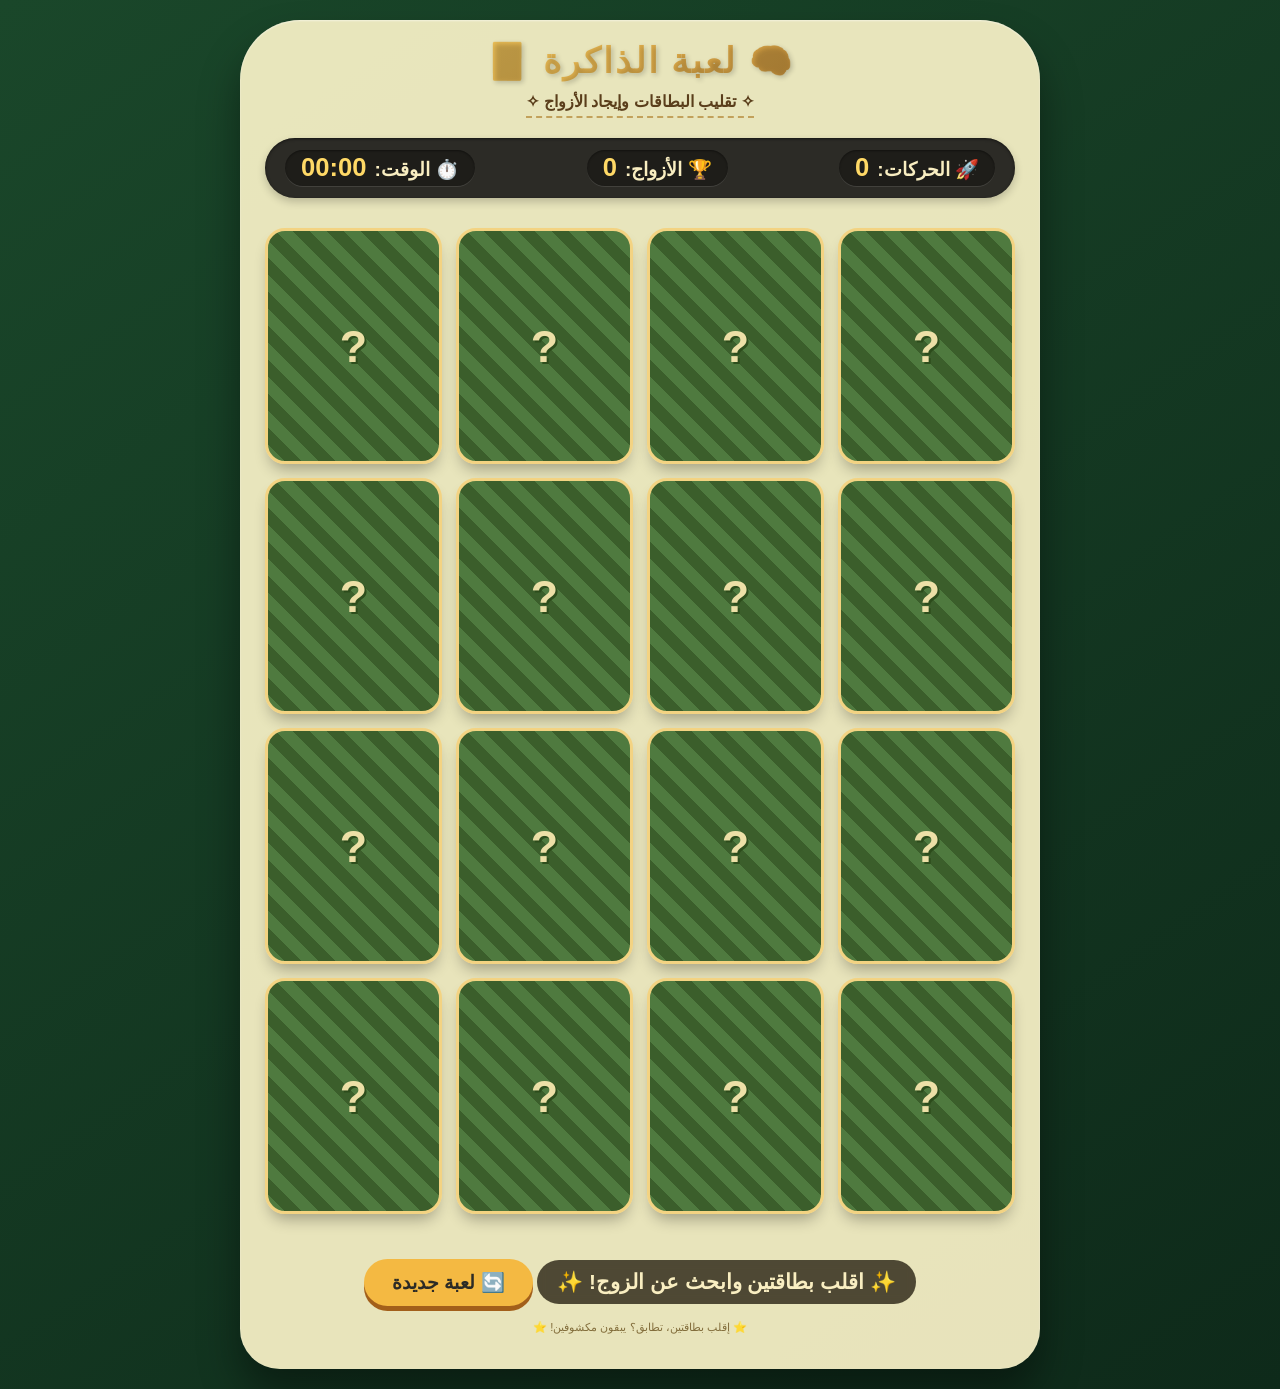
==== TP/index.html @ b2b58b31 "first commit" ====
<!DOCTYPE html>
<html lang="ar" dir="rtl">
<head>
    <meta charset="UTF-8">
    <meta name="viewport" content="width=device-width, initial-scale=1.0, user-scalable=no">
    <title>لعبة الذاكرة - Memory Game</title>
    <style>
        * {
            margin: 0;
            padding: 0;
            box-sizing: border-box;
            user-select: none;
        }

        body {
            min-height: 100vh;
            background: linear-gradient(145deg, #1a472a 0%, #0e2a1a 100%);
            font-family: 'Segoe UI', 'Tahoma', 'Cairo', sans-serif;
            display: flex;
            justify-content: center;
            align-items: center;
            padding: 20px;
        }

        /* حاوية اللعبة الرئيسية */
        .game-container {
            background: rgba(255, 248, 205, 0.9);
            border-radius: 60px 60px 40px 40px;
            box-shadow: 0 25px 40px rgba(0, 0, 0, 0.4), inset 0 1px 2px rgba(255, 255, 255, 0.5);
            padding: 20px 25px 35px;
            text-align: center;
            transition: all 0.2s ease;
            max-width: 800px;
            width: 100%;
        }

        h1 {
            font-size: 2.2rem;
            background: linear-gradient(135deg, #ffd966, #b87c2e);
            background-clip: text;
            -webkit-background-clip: text;
            color: transparent;
            text-shadow: 2px 2px 5px rgba(0,0,0,0.2);
            margin-bottom: 10px;
            letter-spacing: 2px;
        }

        .sub {
            color: #5a3e1b;
            font-weight: bold;
            margin-bottom: 20px;
            font-size: 1rem;
            border-bottom: 2px dashed #c2a15b;
            display: inline-block;
            padding-bottom: 5px;
        }

        /* لوحة الإحصائيات */
        .stats-panel {
            display: flex;
            justify-content: space-between;
            align-items: center;
            background: #2c2b26;
            padding: 12px 20px;
            border-radius: 100px;
            margin-bottom: 30px;
            color: #f9eec1;
            font-weight: bold;
            box-shadow: inset 0 1px 3px rgba(0,0,0,0.5), 0 4px 8px rgba(0,0,0,0.2);
        }

        .moves, .matches, .timer {
            background: #1e1d19;
            padding: 5px 16px;
            border-radius: 40px;
            font-size: 1.2rem;
            display: flex;
            gap: 8px;
            align-items: baseline;
            box-shadow: inset 0 1px 2px rgba(0,0,0,0.4), 0 1px 0 rgba(255,255,255,0.1);
        }

        .stats-panel span:first-child {
            font-size: 0.85rem;
            color: #e6c97e;
        }

        .stats-panel span:last-child {
            font-size: 1.6rem;
            font-weight: bold;
            color: #ffd966;
            line-height: 1;
        }

        /* شبكة البطاقات */
        .board {
            display: grid;
            grid-template-columns: repeat(4, 1fr);
            gap: 14px;
            justify-items: center;
            align-items: center;
            margin-bottom: 30px;
        }

        /* تصميم البطاقة */
        .card {
            background: transparent;
            perspective: 600px;
            width: 100%;
            aspect-ratio: 3 / 4;
            cursor: pointer;
        }

        .card-inner {
            position: relative;
            width: 100%;
            height: 100%;
            text-align: center;
            transition: transform 0.5s cubic-bezier(0.23, 1, 0.32, 1);
            transform-style: preserve-3d;
            border-radius: 20px;
            box-shadow: 0 10px 15px -5px rgba(0, 0, 0, 0.3);
        }

        .card.flipped .card-inner {
            transform: rotateY(180deg);
        }

        .card.matched .card-inner {
            transform: rotateY(180deg);
        }

        .card.matched {
            cursor: default;
            filter: drop-shadow(0 0 6px gold);
        }

        .card-front, .card-back {
            position: absolute;
            width: 100%;
            height: 100%;
            backface-visibility: hidden;
            border-radius: 20px;
            display: flex;
            align-items: center;
            justify-content: center;
            font-size: 3rem;
            font-weight: bold;
            box-sizing: border-box;
        }

        /* الوجه الخلفي (الظهر) */
        .card-back {
            background: repeating-linear-gradient(45deg, #4f7a3f, #4f7a3f 12px, #3b5e2b 12px, #3b5e2b 24px);
            border: 3px solid #f3d382;
            transform: rotateY(0deg);
            color: #ffecb3;
            font-size: 2.8rem;
        }

        .card-back::after {
            content: "?";
            opacity: 0.9;
            text-shadow: 2px 2px 0 #2b4a1a;
        }

        /* الوجه الأمامي (الصورة) */
        .card-front {
            background: #fffaf0;
            transform: rotateY(180deg);
            border: 3px solid #e7b42c;
            box-shadow: inset 0 0 0 2px white;
            color: #2c2b26;
        }

        /* رسالة النهاية */
        .message-area {
            margin-top: 15px;
            font-size: 1.3rem;
            font-weight: bold;
            background: #261f10c9;
            backdrop-filter: blur(5px);
            display: inline-block;
            width: auto;
            padding: 10px 20px;
            border-radius: 40px;
            color: #f9eec1;
        }

        /* زر إعادة اللعبة */
        .reset-btn {
            background: #f4b942;
            border: none;
            padding: 12px 28px;
            font-size: 1.2rem;
            font-weight: bold;
            border-radius: 40px;
            margin-top: 15px;
            cursor: pointer;
            transition: all 0.2s;
            color: #2c2b26;
            box-shadow: 0 5px 0 #a25f1a;
            font-family: inherit;
        }

        .reset-btn:active {
            transform: translateY(2px);
            box-shadow: 0 2px 0 #a25f1a;
        }

        /* استجابة للأجهزة الصغيرة */
        @media (max-width: 550px) {
            .board {
                gap: 8px;
            }
            .stats-panel {
                padding: 8px 12px;
            }
            .moves, .matches, .timer {
                padding: 3px 12px;
                font-size: 0.9rem;
            }
            .stats-panel span:last-child {
                font-size: 1.2rem;
            }
            .card-front, .card-back {
                font-size: 2rem;
            }
            h1 {
                font-size: 1.6rem;
            }
        }

        @media (max-width: 450px) {
            .card-front, .card-back {
                font-size: 1.5rem;
            }
        }
        
        /* تعطيل التفاعل أثناء انتظار التقليب */
        .disable-click {
            pointer-events: none;
        }

        footer {
            font-size: 0.7rem;
            color: #836e3c;
            margin-top: 15px;
        }
    </style>
</head>
<body>

<div class="game-container">
    <h1>🧠 لعبة الذاكرة 🃏</h1>
    <div class="sub">✧ تقليب البطاقات وإيجاد الأزواج ✧</div>

    <div class="stats-panel">
        <div class="moves">🚀 الحركات: <span id="moveCount">0</span></div>
        <div class="matches">🏆 الأزواج: <span id="matchCount">0</span></div>
        <div class="timer">⏱️ الوقت: <span id="timerDisplay">00:00</span></div>
    </div>

    <div class="board" id="gameBoard"></div>

    <div class="message-area" id="messageBox"></div>
    <button class="reset-btn" id="resetGame">🔄 لعبة جديدة</button>
    <footer>⭐ إقلب بطاقتين، تطابق؟ يبقون مكشوفين! ⭐</footer>
</div>

<script>
    // ------------------- إعدادات الرموز (8 أزواج => 16 بطاقة) ------------------
    const ICONS = [
        "🐶", "🐱", "🐭", "🐹",   // حيوانات لطيفة
        "🐰", "🦊", "🐻", "🐼"
    ];
    
    // نسخ الأيقونات لتشكيل الأزواج ثم خلطها
    let cardsData = [];        // يحفظ { icon: string, matched: bool, cardId: int }
    let gameCards = [];        // عناصر DOM للبطاقات
    let boardElement = document.getElementById('gameBoard');
    
    // متغيرات التحكم باللعبة
    let moveCounter = 0;
    let matchedPairs = 0;
    let timerSeconds = 0;
    let timerInterval = null;
    let gameActive = true;          // إذا انتهت اللعبة نمنع التقليب
    let lockBoard = false;          // قفل أثناء معالجة التقليب أو عند مقارنة بطاقتين
    let firstCard = null;           // العنصر الأول المقلوب
    let secondCard = null;          // العنصر الثاني المقلوب
    let firstCardId = null;
    let secondCardId = null;
    
    // عناصر واجهة
    const moveSpan = document.getElementById('moveCount');
    const matchSpan = document.getElementById('matchCount');
    const timerDisplaySpan = document.getElementById('timerDisplay');
    const messageBox = document.getElementById('messageBox');
    const resetBtn = document.getElementById('resetGame');
    
    // دوال مساعدة لتنسيق الوقت
    function formatTime(sec) {
        let minutes = Math.floor(sec / 60);
        let seconds = sec % 60;
        return `${minutes.toString().padStart(2, '0')}:${seconds.toString().padStart(2, '0')}`;
    }
    
    function updateTimerUI() {
        timerDisplaySpan.textContent = formatTime(timerSeconds);
    }
    
    // بدء المؤقت (فقط إذا لم يكن يعمل واللعبة لم تنتهِ بعد)
    function startTimer() {
        if (timerInterval) clearInterval(timerInterval);
        timerInterval = setInterval(() => {
            if (gameActive && matchedPairs < ICONS.length) {
                timerSeconds++;
                updateTimerUI();
            } else if (matchedPairs === ICONS.length) {
                // نوقف المؤقت عند النصر (لكن نظل نمنع الزيادة)
                if (timerInterval) clearInterval(timerInterval);
                timerInterval = null;
            }
        }, 1000);
    }
    
    // إيقاف المؤقت بشكل كامل
    function stopTimer() {
        if (timerInterval) {
            clearInterval(timerInterval);
            timerInterval = null;
        }
    }
    
    // تحديث عداد الحركات
    function incrementMove() {
        moveCounter++;
        moveSpan.textContent = moveCounter;
    }
    
    // تحديث عداد الأزواج
    function updateMatches() {
        matchSpan.textContent = matchedPairs;
        if (matchedPairs === ICONS.length) {
            // النصر!
            gameActive = false;
            stopTimer();
            messageBox.textContent = `🎉🎊 تهانينا! لقد أكملت اللعبة في ${moveCounter} حركة و زمن ${formatTime(timerSeconds)} 🎊🎉`;
            // إضافة تأثير إضافي: منع أي تقليب جديد
            lockBoard = true;
        } else {
            messageBox.textContent = `✨ تم العثور على ${matchedPairs} من أصل ${ICONS.length} أزواج ✨`;
        }
    }
    
    // دالة لإعادة ضبط البطاقات المقلوبة مؤقتاً (لا تؤثر على المتطابقة)
    function resetBoardState() {
        // نحرر القفل و نمسح البطاقات المؤقتة
        firstCard = null;
        secondCard = null;
        firstCardId = null;
        secondCardId = null;
        lockBoard = false;
    }
    
    // فحص التطابق بين بطاقتين
    function checkMatch(cardA, cardB, idA, idB) {
        const iconA = cardsData[idA].icon;
        const iconB = cardsData[idB].icon;
        
        if (iconA === iconB) {
            // تطابق ناجح
            cardsData[idA].matched = true;
            cardsData[idB].matched = true;
            
            // إضافة كلاس matched للبطاقتين في DOM
            const cardElementA = gameCards[idA];
            const cardElementB = gameCards[idB];
            cardElementA.classList.add('matched');
            cardElementB.classList.add('matched');
            // التأكد من بقاء الوجه مقلوباً (لا يمكن قلبه مجدداً)
            cardElementA.classList.add('flipped');
            cardElementB.classList.add('flipped');
            
            matchedPairs++;
            updateMatches();
            
            // إعادة تعيين حالة البطاقات المؤقتة
            resetBoardState();
        } else {
            // لا تطابق: بعد تأخير نقلب البطاقتين مرة أخرى للخلف
            setTimeout(() => {
                // التأكد أن البطاقات لم تصبح matched في الأثناء (لن تصبح لأننا نتحقق)
                if (cardsData[idA].matched === false && cardsData[idB].matched === false) {
                    // إزالة class flipped
                    const cardElemA = gameCards[idA];
                    const cardElemB = gameCards[idB];
                    cardElemA.classList.remove('flipped');
                    cardElemB.classList.remove('flipped');
                }
                // بعد انتهاء التقليب نفتح القفل للسماح بتقليب جديد
                resetBoardState();
                // إعادة تمكين النقر بعد انتهاء التأخير (lockBoard تم تحريره بواسطة resetBoardState)
                // ولكن قد يكون هناك أكثر من تأثير، نتأكد
                if (!gameActive) lockBoard = true; // إذا انتهت اللعبة نظل مقفل
                else lockBoard = false;
            }, 800);
        }
    }
    
    // معالجة النقر على البطاقة
    function onCardClick(cardIndex) {
        // شروط المنع:
        if (lockBoard) return;
        if (!gameActive) return;
        if (cardsData[cardIndex].matched) return;   // بطاقة متطابقة نهائياً
        
        const currentCardElement = gameCards[cardIndex];
        // إذا كانت البطاقة مقلوبة بالفعل ولم يتم التطابق (يعني أول/ثاني مكرر) نمنع
        if (currentCardElement.classList.contains('flipped')) return;
        
        // إذا كان هناك بطاقتان مقلوبتان في الانتظار ( firstCard و secondCard ليسوا null ) هذا لا يجب أن يحدث بسبب lockBoard ولكن احتياطي
        if (firstCard !== null && secondCard !== null) return;
        
        // بدء المؤقت عند أول حركة حقيقية (أول تقليب)
        if (moveCounter === 0 && timerInterval === null && matchedPairs === 0) {
            startTimer();
        }
        
        // نقوم بتقليب البطاقة الحالية
        currentCardElement.classList.add('flipped');
        
        // تحديث الحركات في كل مرة يتم فيها تقليب بطاقة (لكن كل زوج من التقليبات يحتسب حركة واحدة، نستخدم منطق أول/ثاني)
        // نستخدم متغير لتتبع أول مرة نضيف فيها الحركة عند اكتمال زوج
        if (firstCard === null) {
            // أول بطاقة مقلوبة
            firstCard = currentCardElement;
            firstCardId = cardIndex;
        } else if (secondCard === null && firstCardId !== cardIndex) {
            // البطاقة الثانية مختلفة عن الأولى
            secondCard = currentCardElement;
            secondCardId = cardIndex;
            // الآن تم قلب بطاقتين، نزيد عدد الحركات
            incrementMove();
            // نقفل اللوحة لمنع أي تقليب إضافي أثناء المقارنة
            lockBoard = true;
            // نقوم بالتحقق من التطابق
            checkMatch(firstCard, secondCard, firstCardId, secondCardId);
            // بعد استدعاء checkMatch، سيتم إعادة ضبط firstCard, secondCard داخل تلك الدالة أو بعد timeout
            // لكن لضمان عدم وجود بقايا في المتغيرات محلياً، ننظف بعد استدعاء checkMatch
            // مع العلم أن resetBoardState ستنظف داخل checkMatch لكن في حالة عدم التطابق بعد timeout.
            // هنا نضع firstCard, secondCard كـ null بعد استدعاء checkMatch لأنها مسؤولة عن إعادة التعيين، ولكن قد تحتاج إلى حماية.
            // للتأكد: بعد checkMatch سوف يتم استدعاء resetBoardState في النهاية. لكن لو حدث خطأ, سنقوم بتعيين مؤقت منفصل.
            // دعنا نعتمد على أن firstCard,secondCard ستُفرغ داخل checkMatch. لكن في حالة التطابق الفوري يتم resetBoardState.
            // في حالة عدم التطابق بعد 800 مللي ثانية سيتم resetBoardState. أضفنا أيضاً في نهاية checkMatch في فرع التطابق, وفي فرع عدم التطابق أيضاً.
            // لكن هنا لو أبقينا firstCard و secondCard مع القيم سيسبب مشكلة. لذلك بعد استدعاء checkMatch, نضعهم في null بشكل فوري لتفادي إعادة النقر أثناء التأخير.
            // لأنه عند إعادة النقر أثناء انتظار timeout قد يحدث عطب. لكن بفضل lockBoard لن يتم النقر. مع ذلك من الآمن إفراغهما.
            // هذا آمن.
            // نضبط firstCard, secondCard على null بشكل لحظي بعد التحقق, لأن checkMatch ستعيد ضبطهما بعد انتهاء المقارنة. 
            // لكن في حالة التطابق تم resetBoardState, وفي حالة عدم التطابق سيتم بعد 800ms. لو وضعناهم null هنا لن يؤثر على التأخير.
            // في الواقع resetBoardState تقوم بتعيين firstCard,secondCard = null, لذلك لا داعي للتداخل. لكن لضمان سلاسة أكثر:
            // لا نريد إبقائهم بقيم قديمة بعد الاستدعاء. ولكن checkMatch ستقوم بإعادة تعيين بعد المقارنة (في الـ timeout أو فوراً). دعنا نضبطهم أيضاً هنا؟
            // لكن لو تم ضبطهم null, وفي دالة checkMatch بعد 800ms يحاول استخدام firstCard (التي أصبحت null) لعمل إزالة كلاس flipped على null خطأ.
            // لذلك من الضروري ألا نمسح firstCard,secondCard بأنفسنا بل نترك checkMatch تمسحهم بعد التأكد من اكتمال العملية.
            // لذلك يجب أن نتركهم كما هم لاستخدامهم في checkMatch ضمن timeout.
            // الحل الأمثل: checkMatch تستخدم المتغيرات العالمية firstCard,secondCard, وتقوم بتنظيفها بعد الاستخدام.
            // سنعدل checkMatch لتنظيفها مباشرة قبل انتهاءها أو في timeout.
            // ولكن لدينا بالفعل resetBoardState يفعل ذلك. لكن في حالة عدم التطابق سيتم التنظيف بعد الـ timeout.
            // ممتاز.
        } else {
            // إذا حاول يقلب نفس البطاقة مرة أخرى أو أي حالة شاذة، نمنع.
            return;
        }
    }
    
    // بناء الشبكة وخلط الأيقونات
    function initGame() {
        // إيقاف المؤقت القديم إن وجد
        stopTimer();
        // إعادة ضبط المتغيرات
        moveCounter = 0;
        matchedPairs = 0;
        timerSeconds = 0;
        gameActive = true;
        lockBoard = false;
        firstCard = null;
        secondCard = null;
        firstCardId = null;
        secondCardId = null;
        
        moveSpan.textContent = "0";
        matchSpan.textContent = "0";
        updateTimerUI();
        messageBox.textContent = "✨ اقلب بطاقتين وابحث عن الزوج! ✨";
        
        // تحضير الأزواج المزدوجة
        let deck = [...ICONS, ...ICONS];
        // خلط عشوائي (خوارزمية Fisher-Yates)
        for (let i = deck.length - 1; i > 0; i--) {
            const j = Math.floor(Math.random() * (i + 1));
            [deck[i], deck[j]] = [deck[j], deck[i]];
        }
        
        // بناء مصفوفة cardsData
        cardsData = deck.map((icon, idx) => ({
            icon: icon,
            matched: false,
            cardId: idx
        }));
        
        // إعادة إنشاء لوحة اللعب
        boardElement.innerHTML = "";
        gameCards = [];
        
        deck.forEach((icon, idx) => {
            const card = document.createElement('div');
            card.className = 'card';
            // إضافة حدث النقر
            card.addEventListener('click', (e) => {
                e.stopPropagation();
                onCardClick(idx);
            });
            
            const inner = document.createElement('div');
            inner.className = 'card-inner';
            
            const front = document.createElement('div');
            front.className = 'card-front';
            front.textContent = icon;
            
            const back = document.createElement('div');
            back.className = 'card-back';
            
            inner.appendChild(front);
            inner.appendChild(back);
            card.appendChild(inner);
            
            boardElement.appendChild(card);
            gameCards.push(card);
        });
    }
    
    // إعادة ضبط كاملة (زر جديد)
    function resetAndRestart() {
        if (timerInterval) {
            clearInterval(timerInterval);
            timerInterval = null;
        }
        initGame();
        // التأكد من أن اللعبة نشطة والمؤقت لم يبدأ بعد الحركات الأولى
        gameActive = true;
        lockBoard = false;
        // مسح الرسائل الإضافية
        messageBox.textContent = "✨ لعبة جديدة! ابدأ بتقليب البطاقات ✨";
    }
    
    // ربط زر الإعادة
    resetBtn.addEventListener('click', () => {
        resetAndRestart();
    });
    
    // بدء اللعبة أول مرة
    initGame();
</script>
</body>
</html>
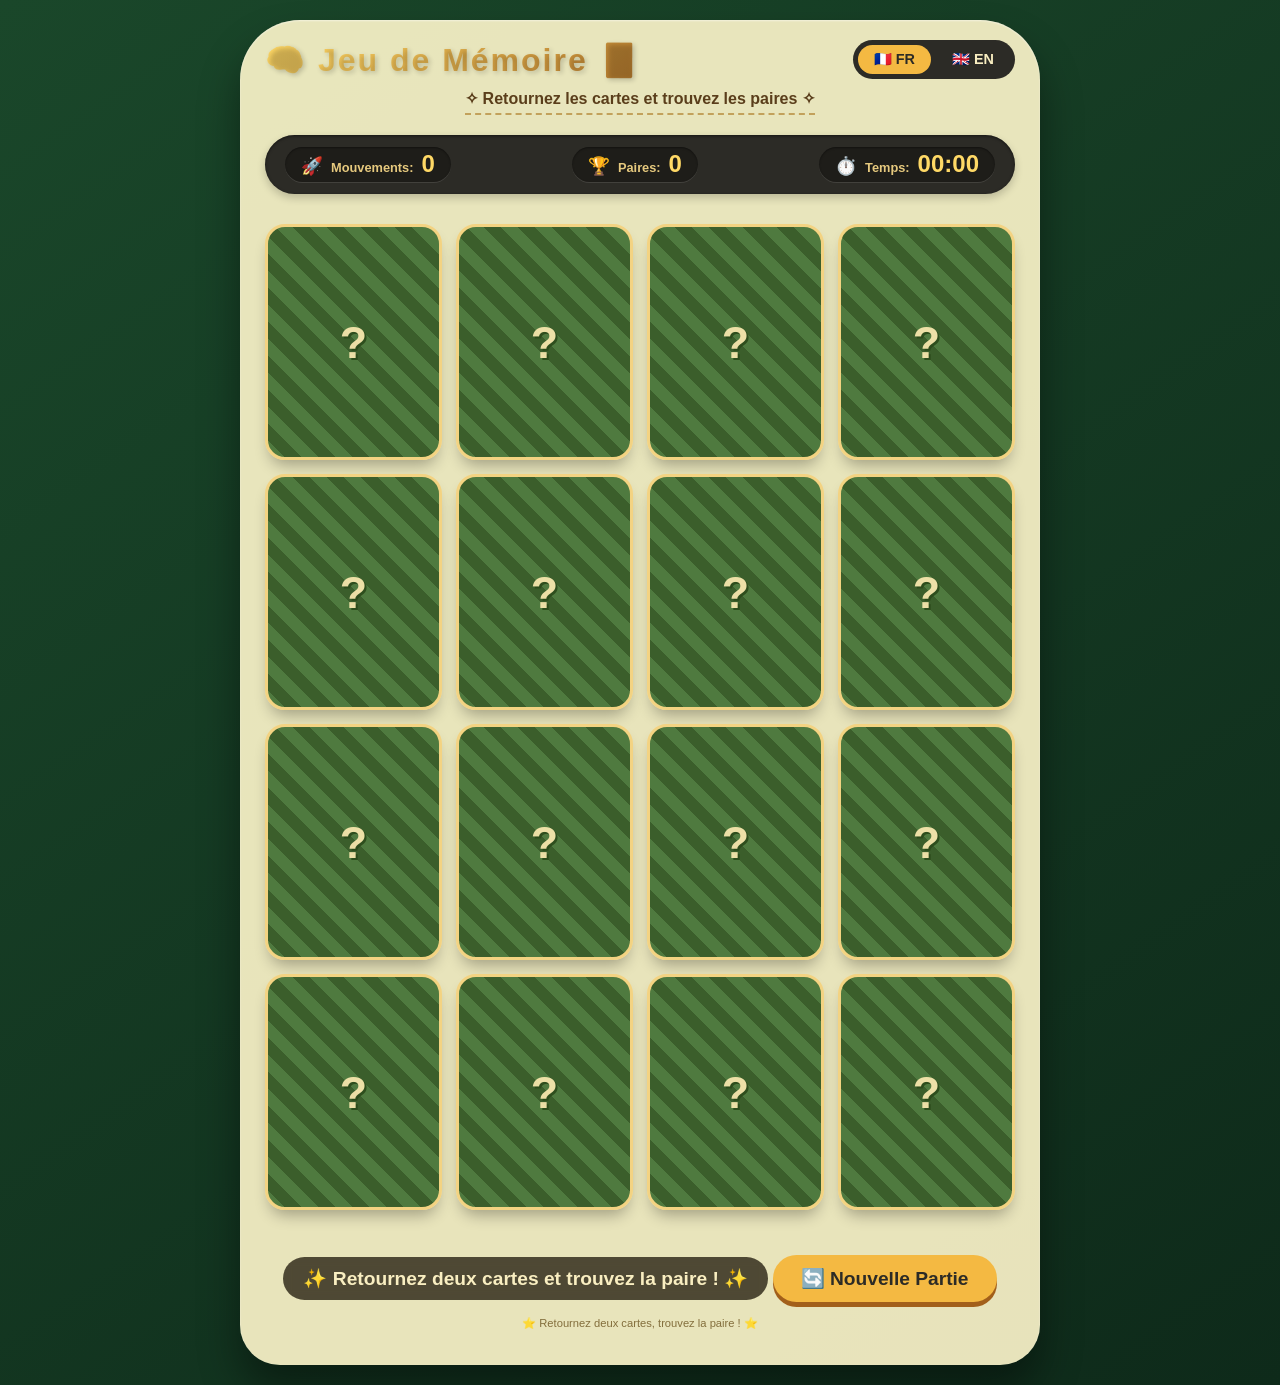
==== commit b3e045a6: "update" ====
--- a/TP/index.html
+++ b/TP/index.html
@@ -1,9 +1,9 @@
 <!DOCTYPE html>
-<html lang="ar" dir="rtl">
+<html lang="fr" dir="ltr">
 <head>
     <meta charset="UTF-8">
     <meta name="viewport" content="width=device-width, initial-scale=1.0, user-scalable=no">
-    <title>لعبة الذاكرة - Memory Game</title>
+    <title>Memory Game - Jeu de Mémoire</title>
     <style>
         * {
             margin: 0;
@@ -34,15 +34,48 @@
             width: 100%;
         }
 
+        .header {
+            display: flex;
+            justify-content: space-between;
+            align-items: center;
+            margin-bottom: 10px;
+            flex-wrap: wrap;
+            gap: 10px;
+        }
+
         h1 {
-            font-size: 2.2rem;
+            font-size: 2rem;
             background: linear-gradient(135deg, #ffd966, #b87c2e);
             background-clip: text;
             -webkit-background-clip: text;
             color: transparent;
             text-shadow: 2px 2px 5px rgba(0,0,0,0.2);
-            margin-bottom: 10px;
             letter-spacing: 2px;
+        }
+
+        .lang-switch {
+            background: #2c2b26;
+            border-radius: 50px;
+            padding: 5px;
+            display: flex;
+            gap: 5px;
+        }
+
+        .lang-btn {
+            background: transparent;
+            border: none;
+            padding: 6px 16px;
+            border-radius: 40px;
+            font-weight: bold;
+            cursor: pointer;
+            transition: all 0.2s;
+            font-size: 0.9rem;
+            color: #f9eec1;
+        }
+
+        .lang-btn.active {
+            background: #f4b942;
+            color: #2c2b26;
         }
 
         .sub {
@@ -67,13 +100,15 @@
             color: #f9eec1;
             font-weight: bold;
             box-shadow: inset 0 1px 3px rgba(0,0,0,0.5), 0 4px 8px rgba(0,0,0,0.2);
+            flex-wrap: wrap;
+            gap: 10px;
         }
 
         .moves, .matches, .timer {
             background: #1e1d19;
             padding: 5px 16px;
             border-radius: 40px;
-            font-size: 1.2rem;
+            font-size: 1.1rem;
             display: flex;
             gap: 8px;
             align-items: baseline;
@@ -81,12 +116,12 @@
         }
 
         .stats-panel span:first-child {
-            font-size: 0.85rem;
+            font-size: 0.8rem;
             color: #e6c97e;
         }
 
         .stats-panel span:last-child {
-            font-size: 1.6rem;
+            font-size: 1.5rem;
             font-weight: bold;
             color: #ffd966;
             line-height: 1;
@@ -176,7 +211,7 @@
         /* رسالة النهاية */
         .message-area {
             margin-top: 15px;
-            font-size: 1.3rem;
+            font-size: 1.2rem;
             font-weight: bold;
             background: #261f10c9;
             backdrop-filter: blur(5px);
@@ -227,7 +262,11 @@
                 font-size: 2rem;
             }
             h1 {
-                font-size: 1.6rem;
+                font-size: 1.4rem;
+            }
+            .lang-btn {
+                padding: 4px 12px;
+                font-size: 0.8rem;
             }
         }
 
@@ -252,54 +291,118 @@
 <body>
 
 <div class="game-container">
-    <h1>🧠 لعبة الذاكرة 🃏</h1>
-    <div class="sub">✧ تقليب البطاقات وإيجاد الأزواج ✧</div>
+    <div class="header">
+        <h1 id="gameTitle">🧠 Jeu de Mémoire 🃏</h1>
+        <div class="lang-switch">
+            <button class="lang-btn" data-lang="fr">🇫🇷 FR</button>
+            <button class="lang-btn" data-lang="en">🇬🇧 EN</button>
+        </div>
+    </div>
+    <div class="sub" id="subText">✧ Retournez les cartes et trouvez les paires ✧</div>
 
     <div class="stats-panel">
-        <div class="moves">🚀 الحركات: <span id="moveCount">0</span></div>
-        <div class="matches">🏆 الأزواج: <span id="matchCount">0</span></div>
-        <div class="timer">⏱️ الوقت: <span id="timerDisplay">00:00</span></div>
+        <div class="moves">🚀 <span id="moveLabel">Mouvements:</span> <span id="moveCount">0</span></div>
+        <div class="matches">🏆 <span id="matchLabel">Paires:</span> <span id="matchCount">0</span></div>
+        <div class="timer">⏱️ <span id="timerLabel">Temps:</span> <span id="timerDisplay">00:00</span></div>
     </div>
 
     <div class="board" id="gameBoard"></div>
 
     <div class="message-area" id="messageBox"></div>
-    <button class="reset-btn" id="resetGame">🔄 لعبة جديدة</button>
-    <footer>⭐ إقلب بطاقتين، تطابق؟ يبقون مكشوفين! ⭐</footer>
+    <button class="reset-btn" id="resetGame">🔄 Nouvelle Partie</button>
+    <footer>⭐ Flip two cards, find the match! ⭐</footer>
 </div>
 
 <script>
+    // ------------------- ترجمة النصوص ------------------
+    const translations = {
+        fr: {
+            title: "🧠 Jeu de Mémoire 🃏",
+            sub: "✧ Retournez les cartes et trouvez les paires ✧",
+            moves: "Mouvements:",
+            pairs: "Paires:",
+            time: "Temps:",
+            reset: "🔄 Nouvelle Partie",
+            winMessage: (moves, time) => `🎉🎊 Félicitations ! Vous avez complété le jeu en ${moves} mouvement(s) et ${time} 🎊🎉`,
+            defaultMessage: "✨ Retournez deux cartes et trouvez la paire ! ✨",
+            pairFound: (current, total) => `✨ ${current} paires trouvées sur ${total} ✨`,
+            footer: "⭐ Retournez deux cartes, trouvez la paire ! ⭐"
+        },
+        en: {
+            title: "🧠 Memory Game 🃏",
+            sub: "✧ Flip the cards and find the matches ✧",
+            moves: "Moves:",
+            pairs: "Matches:",
+            time: "Time:",
+            reset: "🔄 New Game",
+            winMessage: (moves, time) => `🎉🎊 Congratulations! You completed the game in ${moves} moves and ${time} 🎊🎉`,
+            defaultMessage: "✨ Flip two cards and find the match! ✨",
+            pairFound: (current, total) => `✨ ${current} pairs found out of ${total} ✨`,
+            footer: "⭐ Flip two cards, find the match! ⭐"
+        }
+    };
+
+    let currentLang = 'fr'; // langue par défaut: français
+
+    // Mettre à jour l'interface texte
+    function updateUILanguage() {
+        const t = translations[currentLang];
+        document.getElementById('gameTitle').textContent = t.title;
+        document.getElementById('subText').textContent = t.sub;
+        document.getElementById('moveLabel').textContent = t.moves;
+        document.getElementById('matchLabel').textContent = t.pairs;
+        document.getElementById('timerLabel').textContent = t.time;
+        document.getElementById('resetGame').textContent = t.reset;
+        document.querySelector('footer').textContent = t.footer;
+        
+        // Mettre à jour le message si la partie est en cours ou terminée
+        if (matchedPairs === ICONS.length) {
+            messageBox.textContent = t.winMessage(moveCounter, formatTime(timerSeconds));
+        } else {
+            if (matchedPairs > 0) {
+                messageBox.textContent = t.pairFound(matchedPairs, ICONS.length);
+            } else {
+                messageBox.textContent = t.defaultMessage;
+            }
+        }
+        
+        // Mettre à jour les boutons de langue actifs
+        document.querySelectorAll('.lang-btn').forEach(btn => {
+            if (btn.dataset.lang === currentLang) {
+                btn.classList.add('active');
+            } else {
+                btn.classList.remove('active');
+            }
+        });
+    }
+
     // ------------------- إعدادات الرموز (8 أزواج => 16 بطاقة) ------------------
     const ICONS = [
-        "🐶", "🐱", "🐭", "🐹",   // حيوانات لطيفة
+        "🐶", "🐱", "🐭", "🐹",
         "🐰", "🦊", "🐻", "🐼"
     ];
     
-    // نسخ الأيقونات لتشكيل الأزواج ثم خلطها
-    let cardsData = [];        // يحفظ { icon: string, matched: bool, cardId: int }
-    let gameCards = [];        // عناصر DOM للبطاقات
+    let cardsData = [];
+    let gameCards = [];
     let boardElement = document.getElementById('gameBoard');
     
-    // متغيرات التحكم باللعبة
     let moveCounter = 0;
     let matchedPairs = 0;
     let timerSeconds = 0;
     let timerInterval = null;
-    let gameActive = true;          // إذا انتهت اللعبة نمنع التقليب
-    let lockBoard = false;          // قفل أثناء معالجة التقليب أو عند مقارنة بطاقتين
-    let firstCard = null;           // العنصر الأول المقلوب
-    let secondCard = null;          // العنصر الثاني المقلوب
+    let gameActive = true;
+    let lockBoard = false;
+    let firstCard = null;
+    let secondCard = null;
     let firstCardId = null;
     let secondCardId = null;
     
-    // عناصر واجهة
     const moveSpan = document.getElementById('moveCount');
     const matchSpan = document.getElementById('matchCount');
     const timerDisplaySpan = document.getElementById('timerDisplay');
     const messageBox = document.getElementById('messageBox');
     const resetBtn = document.getElementById('resetGame');
     
-    // دوال مساعدة لتنسيق الوقت
     function formatTime(sec) {
         let minutes = Math.floor(sec / 60);
         let seconds = sec % 60;
@@ -310,7 +413,6 @@
         timerDisplaySpan.textContent = formatTime(timerSeconds);
     }
     
-    // بدء المؤقت (فقط إذا لم يكن يعمل واللعبة لم تنتهِ بعد)
     function startTimer() {
         if (timerInterval) clearInterval(timerInterval);
         timerInterval = setInterval(() => {
@@ -318,14 +420,12 @@
                 timerSeconds++;
                 updateTimerUI();
             } else if (matchedPairs === ICONS.length) {
-                // نوقف المؤقت عند النصر (لكن نظل نمنع الزيادة)
                 if (timerInterval) clearInterval(timerInterval);
                 timerInterval = null;
             }
         }, 1000);
     }
     
-    // إيقاف المؤقت بشكل كامل
     function stopTimer() {
         if (timerInterval) {
             clearInterval(timerInterval);
@@ -333,30 +433,25 @@
         }
     }
     
-    // تحديث عداد الحركات
     function incrementMove() {
         moveCounter++;
         moveSpan.textContent = moveCounter;
     }
     
-    // تحديث عداد الأزواج
     function updateMatches() {
         matchSpan.textContent = matchedPairs;
+        const t = translations[currentLang];
         if (matchedPairs === ICONS.length) {
-            // النصر!
             gameActive = false;
             stopTimer();
-            messageBox.textContent = `🎉🎊 تهانينا! لقد أكملت اللعبة في ${moveCounter} حركة و زمن ${formatTime(timerSeconds)} 🎊🎉`;
-            // إضافة تأثير إضافي: منع أي تقليب جديد
+            messageBox.textContent = t.winMessage(moveCounter, formatTime(timerSeconds));
             lockBoard = true;
         } else {
-            messageBox.textContent = `✨ تم العثور على ${matchedPairs} من أصل ${ICONS.length} أزواج ✨`;
-        }
-    }
-    
-    // دالة لإعادة ضبط البطاقات المقلوبة مؤقتاً (لا تؤثر على المتطابقة)
+            messageBox.textContent = t.pairFound(matchedPairs, ICONS.length);
+        }
+    }
+    
     function resetBoardState() {
-        // نحرر القفل و نمسح البطاقات المؤقتة
         firstCard = null;
         secondCard = null;
         firstCardId = null;
@@ -364,121 +459,68 @@
         lockBoard = false;
     }
     
-    // فحص التطابق بين بطاقتين
     function checkMatch(cardA, cardB, idA, idB) {
         const iconA = cardsData[idA].icon;
         const iconB = cardsData[idB].icon;
         
         if (iconA === iconB) {
-            // تطابق ناجح
             cardsData[idA].matched = true;
             cardsData[idB].matched = true;
             
-            // إضافة كلاس matched للبطاقتين في DOM
             const cardElementA = gameCards[idA];
             const cardElementB = gameCards[idB];
             cardElementA.classList.add('matched');
             cardElementB.classList.add('matched');
-            // التأكد من بقاء الوجه مقلوباً (لا يمكن قلبه مجدداً)
             cardElementA.classList.add('flipped');
             cardElementB.classList.add('flipped');
             
             matchedPairs++;
             updateMatches();
-            
-            // إعادة تعيين حالة البطاقات المؤقتة
             resetBoardState();
         } else {
-            // لا تطابق: بعد تأخير نقلب البطاقتين مرة أخرى للخلف
             setTimeout(() => {
-                // التأكد أن البطاقات لم تصبح matched في الأثناء (لن تصبح لأننا نتحقق)
                 if (cardsData[idA].matched === false && cardsData[idB].matched === false) {
-                    // إزالة class flipped
                     const cardElemA = gameCards[idA];
                     const cardElemB = gameCards[idB];
                     cardElemA.classList.remove('flipped');
                     cardElemB.classList.remove('flipped');
                 }
-                // بعد انتهاء التقليب نفتح القفل للسماح بتقليب جديد
                 resetBoardState();
-                // إعادة تمكين النقر بعد انتهاء التأخير (lockBoard تم تحريره بواسطة resetBoardState)
-                // ولكن قد يكون هناك أكثر من تأثير، نتأكد
-                if (!gameActive) lockBoard = true; // إذا انتهت اللعبة نظل مقفل
+                if (!gameActive) lockBoard = true;
                 else lockBoard = false;
             }, 800);
         }
     }
     
-    // معالجة النقر على البطاقة
     function onCardClick(cardIndex) {
-        // شروط المنع:
         if (lockBoard) return;
         if (!gameActive) return;
-        if (cardsData[cardIndex].matched) return;   // بطاقة متطابقة نهائياً
+        if (cardsData[cardIndex].matched) return;
         
         const currentCardElement = gameCards[cardIndex];
-        // إذا كانت البطاقة مقلوبة بالفعل ولم يتم التطابق (يعني أول/ثاني مكرر) نمنع
         if (currentCardElement.classList.contains('flipped')) return;
-        
-        // إذا كان هناك بطاقتان مقلوبتان في الانتظار ( firstCard و secondCard ليسوا null ) هذا لا يجب أن يحدث بسبب lockBoard ولكن احتياطي
         if (firstCard !== null && secondCard !== null) return;
         
-        // بدء المؤقت عند أول حركة حقيقية (أول تقليب)
         if (moveCounter === 0 && timerInterval === null && matchedPairs === 0) {
             startTimer();
         }
         
-        // نقوم بتقليب البطاقة الحالية
         currentCardElement.classList.add('flipped');
         
-        // تحديث الحركات في كل مرة يتم فيها تقليب بطاقة (لكن كل زوج من التقليبات يحتسب حركة واحدة، نستخدم منطق أول/ثاني)
-        // نستخدم متغير لتتبع أول مرة نضيف فيها الحركة عند اكتمال زوج
         if (firstCard === null) {
-            // أول بطاقة مقلوبة
             firstCard = currentCardElement;
             firstCardId = cardIndex;
         } else if (secondCard === null && firstCardId !== cardIndex) {
-            // البطاقة الثانية مختلفة عن الأولى
             secondCard = currentCardElement;
             secondCardId = cardIndex;
-            // الآن تم قلب بطاقتين، نزيد عدد الحركات
             incrementMove();
-            // نقفل اللوحة لمنع أي تقليب إضافي أثناء المقارنة
             lockBoard = true;
-            // نقوم بالتحقق من التطابق
             checkMatch(firstCard, secondCard, firstCardId, secondCardId);
-            // بعد استدعاء checkMatch، سيتم إعادة ضبط firstCard, secondCard داخل تلك الدالة أو بعد timeout
-            // لكن لضمان عدم وجود بقايا في المتغيرات محلياً، ننظف بعد استدعاء checkMatch
-            // مع العلم أن resetBoardState ستنظف داخل checkMatch لكن في حالة عدم التطابق بعد timeout.
-            // هنا نضع firstCard, secondCard كـ null بعد استدعاء checkMatch لأنها مسؤولة عن إعادة التعيين، ولكن قد تحتاج إلى حماية.
-            // للتأكد: بعد checkMatch سوف يتم استدعاء resetBoardState في النهاية. لكن لو حدث خطأ, سنقوم بتعيين مؤقت منفصل.
-            // دعنا نعتمد على أن firstCard,secondCard ستُفرغ داخل checkMatch. لكن في حالة التطابق الفوري يتم resetBoardState.
-            // في حالة عدم التطابق بعد 800 مللي ثانية سيتم resetBoardState. أضفنا أيضاً في نهاية checkMatch في فرع التطابق, وفي فرع عدم التطابق أيضاً.
-            // لكن هنا لو أبقينا firstCard و secondCard مع القيم سيسبب مشكلة. لذلك بعد استدعاء checkMatch, نضعهم في null بشكل فوري لتفادي إعادة النقر أثناء التأخير.
-            // لأنه عند إعادة النقر أثناء انتظار timeout قد يحدث عطب. لكن بفضل lockBoard لن يتم النقر. مع ذلك من الآمن إفراغهما.
-            // هذا آمن.
-            // نضبط firstCard, secondCard على null بشكل لحظي بعد التحقق, لأن checkMatch ستعيد ضبطهما بعد انتهاء المقارنة. 
-            // لكن في حالة التطابق تم resetBoardState, وفي حالة عدم التطابق سيتم بعد 800ms. لو وضعناهم null هنا لن يؤثر على التأخير.
-            // في الواقع resetBoardState تقوم بتعيين firstCard,secondCard = null, لذلك لا داعي للتداخل. لكن لضمان سلاسة أكثر:
-            // لا نريد إبقائهم بقيم قديمة بعد الاستدعاء. ولكن checkMatch ستقوم بإعادة تعيين بعد المقارنة (في الـ timeout أو فوراً). دعنا نضبطهم أيضاً هنا؟
-            // لكن لو تم ضبطهم null, وفي دالة checkMatch بعد 800ms يحاول استخدام firstCard (التي أصبحت null) لعمل إزالة كلاس flipped على null خطأ.
-            // لذلك من الضروري ألا نمسح firstCard,secondCard بأنفسنا بل نترك checkMatch تمسحهم بعد التأكد من اكتمال العملية.
-            // لذلك يجب أن نتركهم كما هم لاستخدامهم في checkMatch ضمن timeout.
-            // الحل الأمثل: checkMatch تستخدم المتغيرات العالمية firstCard,secondCard, وتقوم بتنظيفها بعد الاستخدام.
-            // سنعدل checkMatch لتنظيفها مباشرة قبل انتهاءها أو في timeout.
-            // ولكن لدينا بالفعل resetBoardState يفعل ذلك. لكن في حالة عدم التطابق سيتم التنظيف بعد الـ timeout.
-            // ممتاز.
-        } else {
-            // إذا حاول يقلب نفس البطاقة مرة أخرى أو أي حالة شاذة، نمنع.
-            return;
-        }
-    }
-    
-    // بناء الشبكة وخلط الأيقونات
+        }
+    }
+    
     function initGame() {
-        // إيقاف المؤقت القديم إن وجد
         stopTimer();
-        // إعادة ضبط المتغيرات
         moveCounter = 0;
         matchedPairs = 0;
         timerSeconds = 0;
@@ -492,31 +534,28 @@
         moveSpan.textContent = "0";
         matchSpan.textContent = "0";
         updateTimerUI();
-        messageBox.textContent = "✨ اقلب بطاقتين وابحث عن الزوج! ✨";
-        
-        // تحضير الأزواج المزدوجة
+        
+        const t = translations[currentLang];
+        messageBox.textContent = t.defaultMessage;
+        
         let deck = [...ICONS, ...ICONS];
-        // خلط عشوائي (خوارزمية Fisher-Yates)
         for (let i = deck.length - 1; i > 0; i--) {
             const j = Math.floor(Math.random() * (i + 1));
             [deck[i], deck[j]] = [deck[j], deck[i]];
         }
         
-        // بناء مصفوفة cardsData
         cardsData = deck.map((icon, idx) => ({
             icon: icon,
             matched: false,
             cardId: idx
         }));
         
-        // إعادة إنشاء لوحة اللعب
         boardElement.innerHTML = "";
         gameCards = [];
         
         deck.forEach((icon, idx) => {
             const card = document.createElement('div');
             card.className = 'card';
-            // إضافة حدث النقر
             card.addEventListener('click', (e) => {
                 e.stopPropagation();
                 onCardClick(idx);
@@ -541,27 +580,47 @@
         });
     }
     
-    // إعادة ضبط كاملة (زر جديد)
     function resetAndRestart() {
         if (timerInterval) {
             clearInterval(timerInterval);
             timerInterval = null;
         }
         initGame();
-        // التأكد من أن اللعبة نشطة والمؤقت لم يبدأ بعد الحركات الأولى
         gameActive = true;
         lockBoard = false;
-        // مسح الرسائل الإضافية
-        messageBox.textContent = "✨ لعبة جديدة! ابدأ بتقليب البطاقات ✨";
-    }
-    
-    // ربط زر الإعادة
+        const t = translations[currentLang];
+        messageBox.textContent = t.defaultMessage;
+    }
+    
+    // Changer la langue
+    function setLanguage(lang) {
+        if (lang === currentLang) return;
+        currentLang = lang;
+        updateUILanguage();
+        // Mettre à jour le message sans perdre l'état du jeu
+        const t = translations[currentLang];
+        if (matchedPairs === ICONS.length) {
+            messageBox.textContent = t.winMessage(moveCounter, formatTime(timerSeconds));
+        } else if (matchedPairs > 0) {
+            messageBox.textContent = t.pairFound(matchedPairs, ICONS.length);
+        } else {
+            messageBox.textContent = t.defaultMessage;
+        }
+    }
+    
+    // Événements pour les boutons de langue
+    document.querySelectorAll('.lang-btn').forEach(btn => {
+        btn.addEventListener('click', () => {
+            setLanguage(btn.dataset.lang);
+        });
+    });
+    
     resetBtn.addEventListener('click', () => {
         resetAndRestart();
     });
     
-    // بدء اللعبة أول مرة
     initGame();
+    updateUILanguage();
 </script>
 </body>
 </html>
